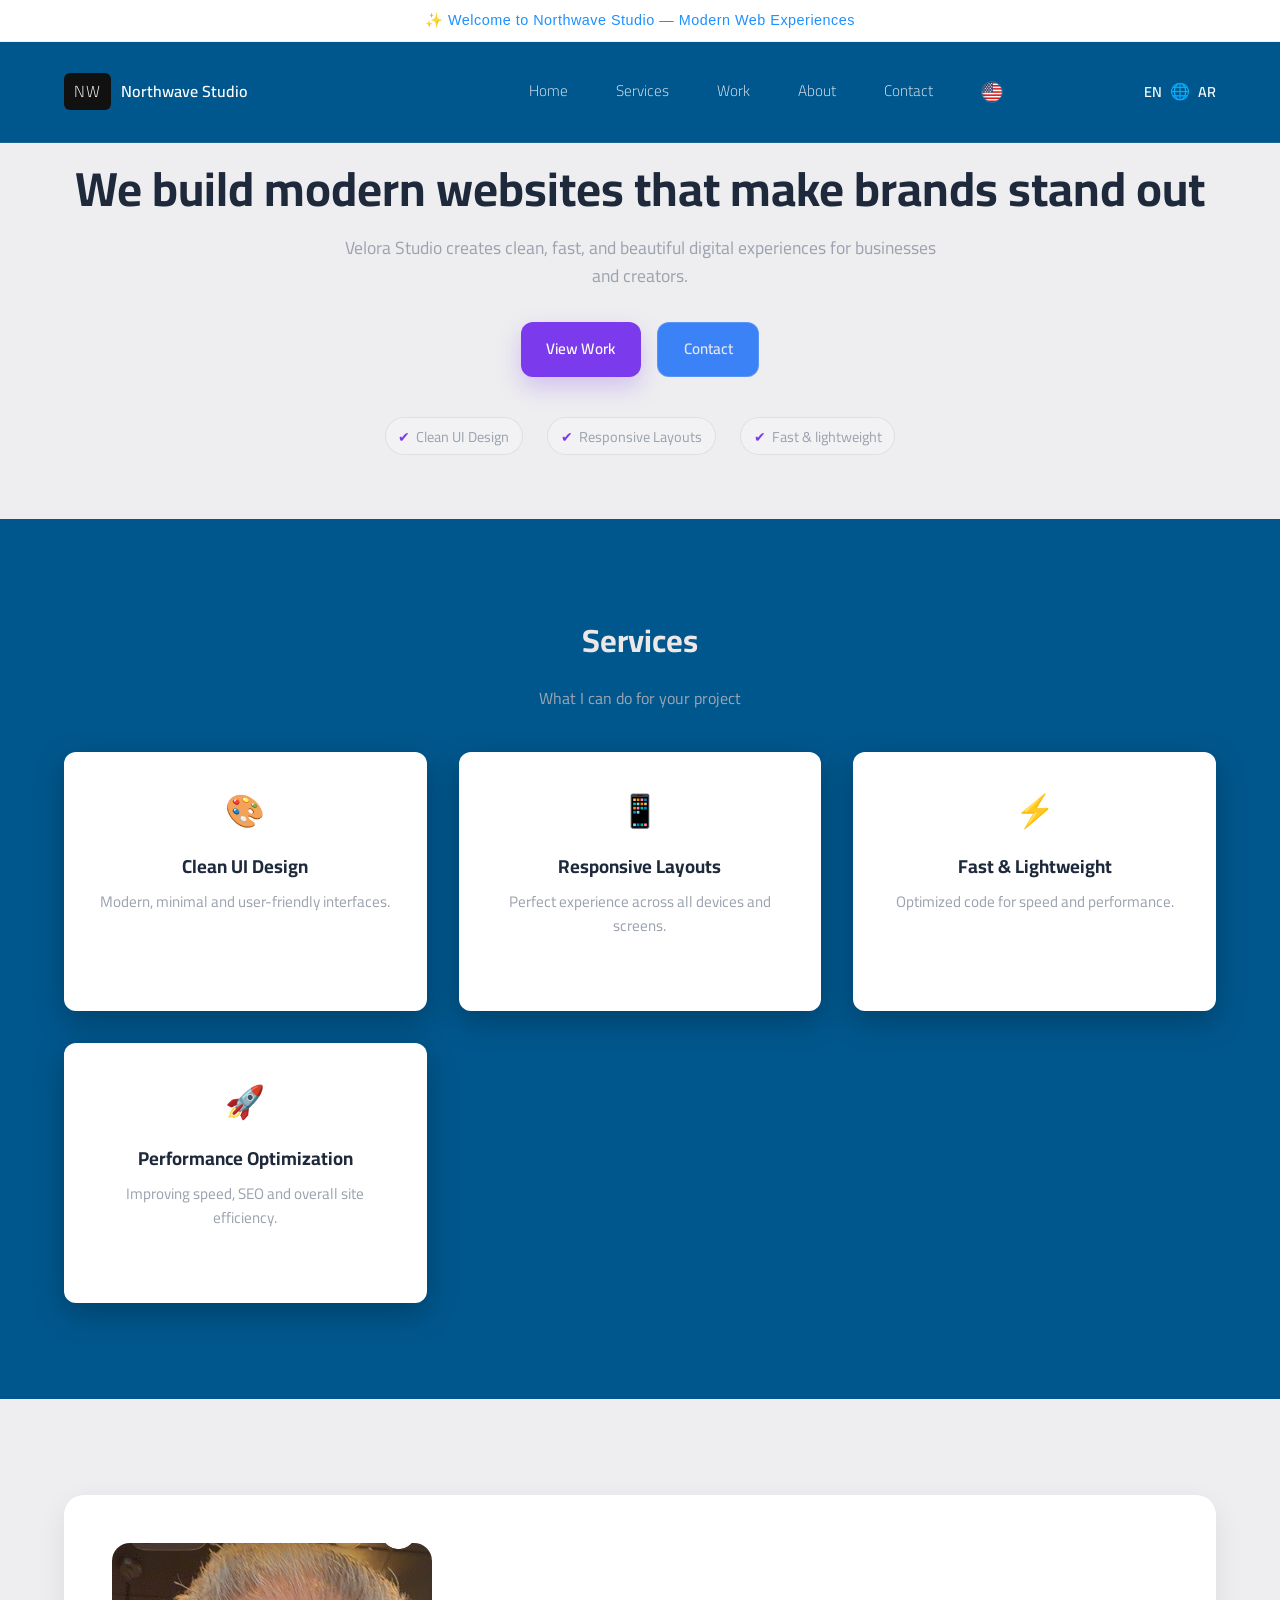
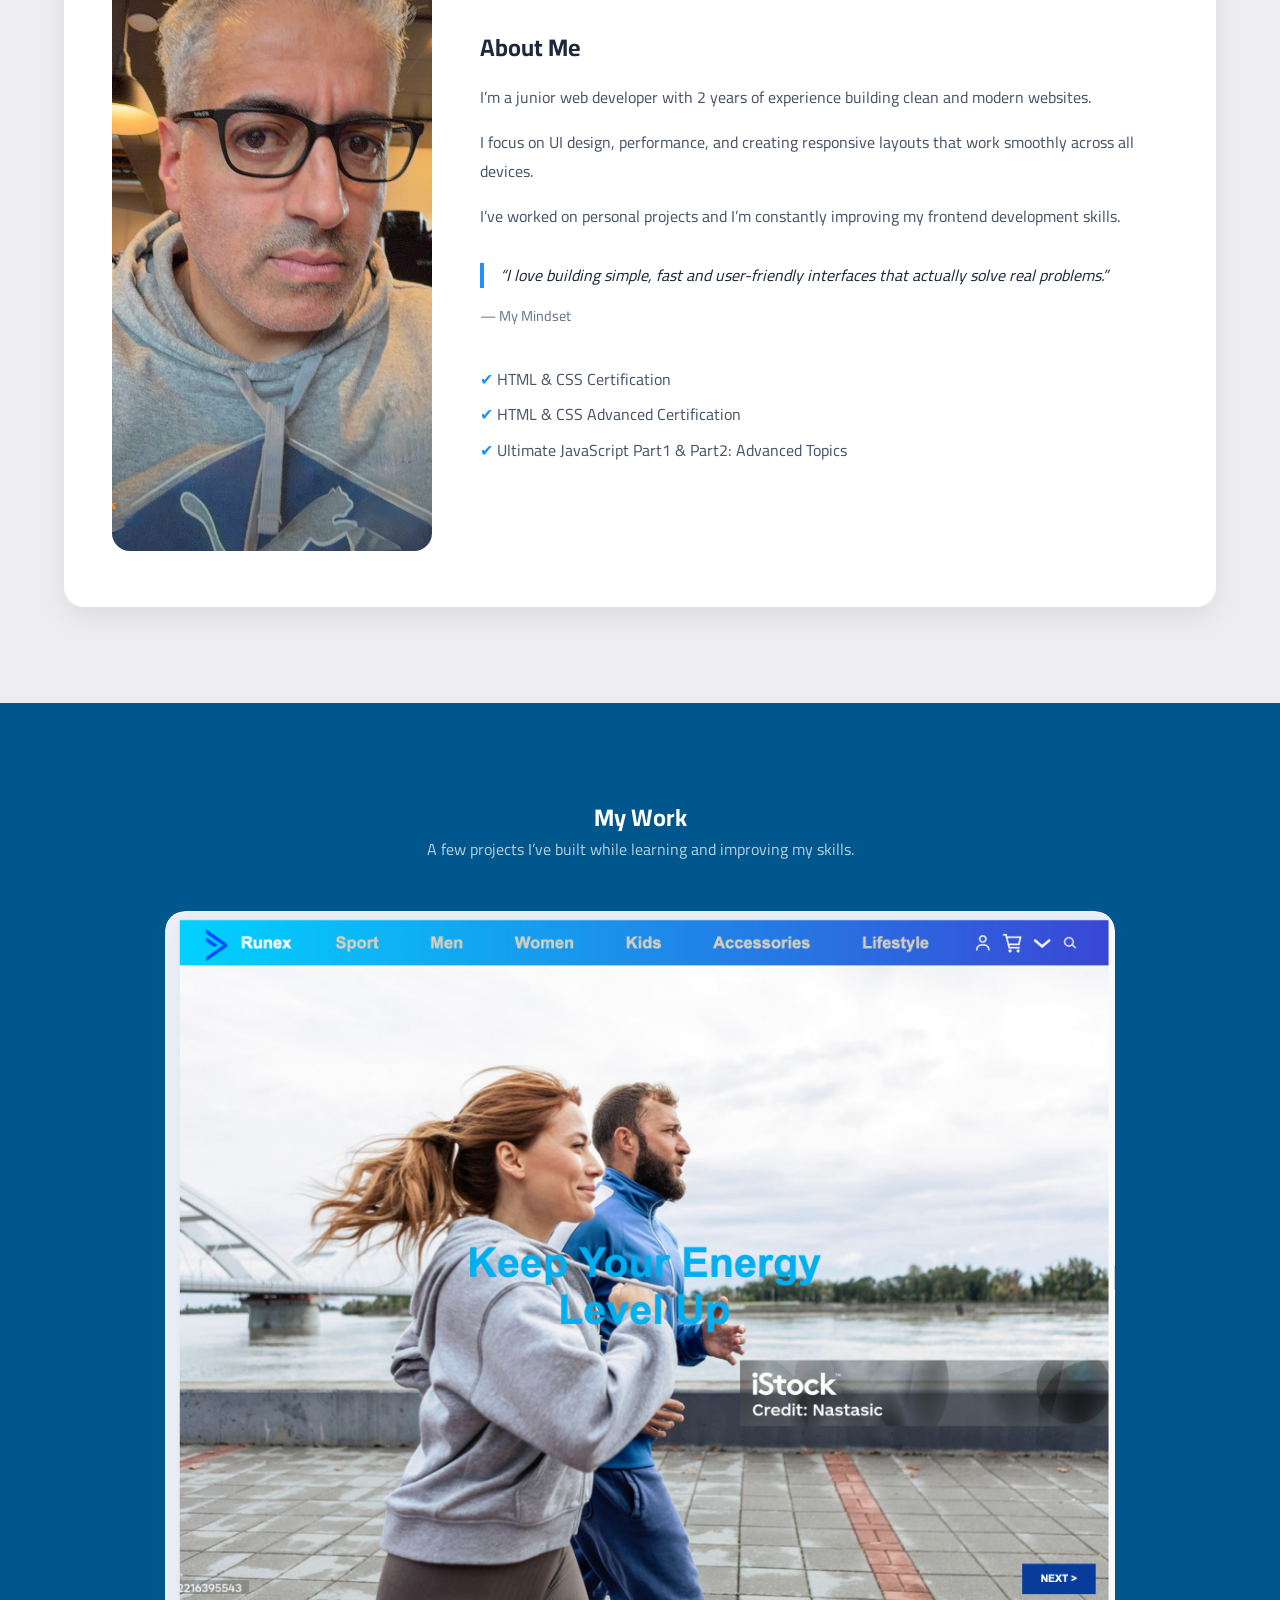
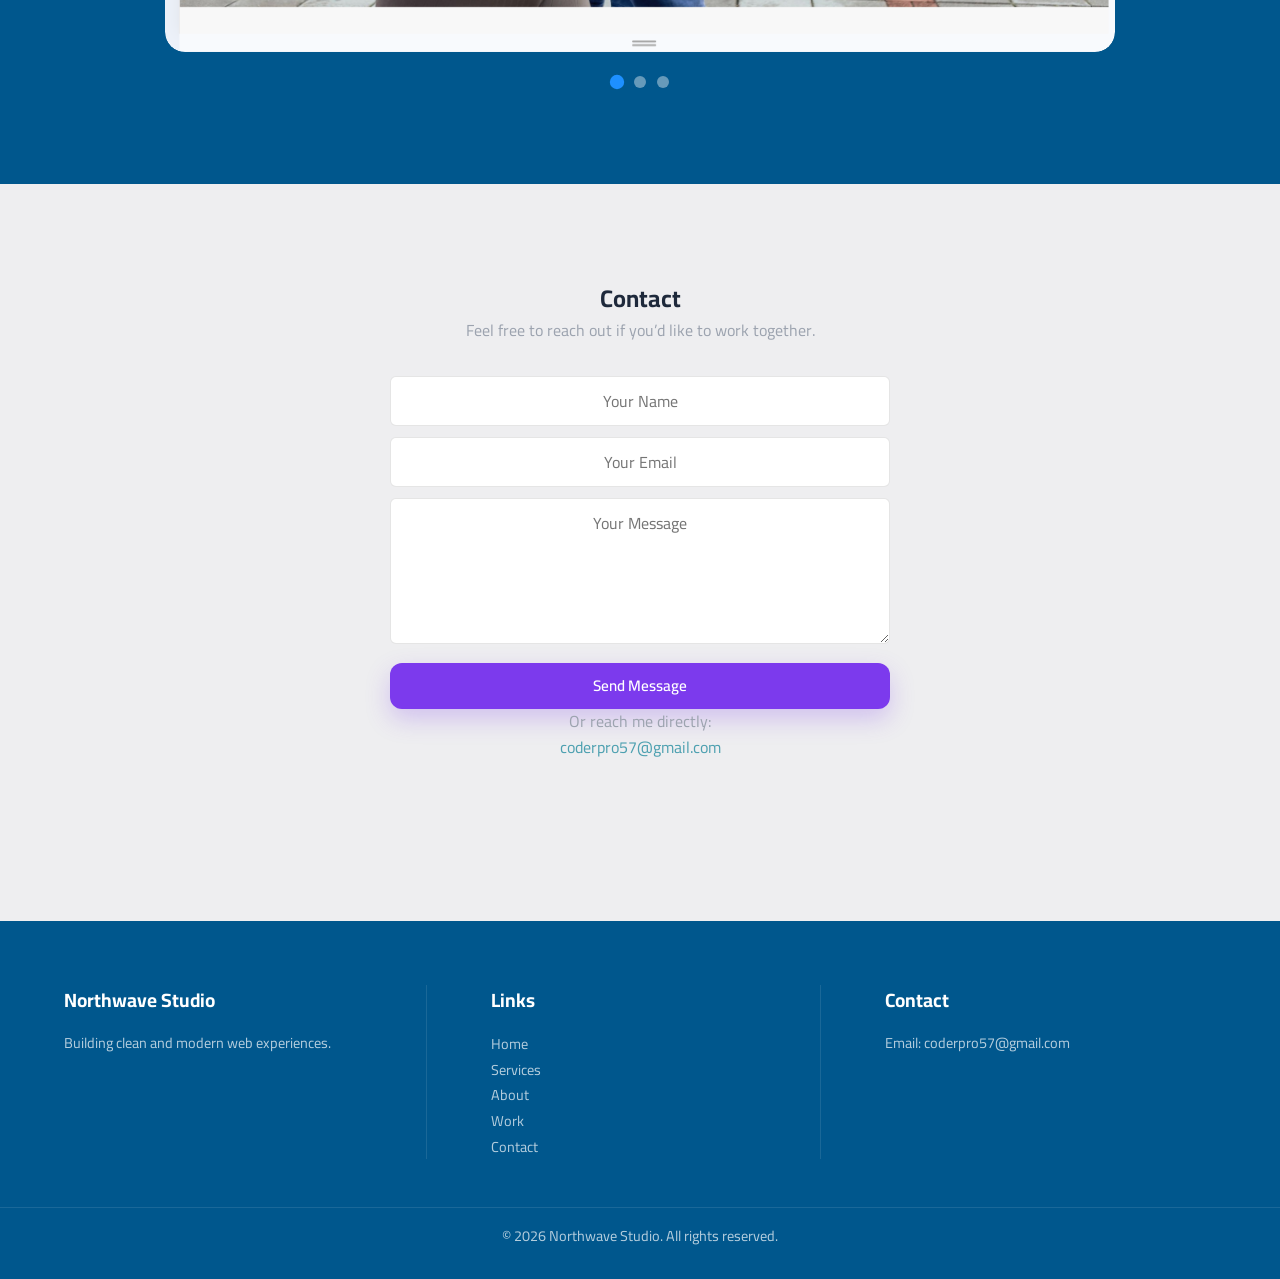
==== index.html @ 845482ee "intial website launch" ====
<!DOCTYPE html>
<html lang="en">
  <head>
    <meta charset="UTF-8" />
    <meta name="viewport" content="width=device-width, initial-scale=1.0" />
    <meta
      name="description"
      content="Northwave Studio builds modern, responsive and high-performance websites for businesses and creators."
    />
    <title>Northwave Studio</title>
    <link rel="stylesheet" href="css/normalize.css" />
    <link rel="stylesheet" href="css/style.css" />

    <!-- Google Font -->
    <link
      href="https://fonts.googleapis.com/css2?family=Inter:wght@300;400;600;700&display=swap"
      rel="stylesheet"
    />
    <link
      href="https://fonts.googleapis.com/css2?family=Cairo:wght@400;600;700&display=swap"
      rel="stylesheet"
    />

    <link rel="stylesheet" href="https://unpkg.com/aos@2.3.1/dist/aos.css" />
  </head>

  <body>
    <header class="header">
      <!--topbar-->
      <div class="topbar">
        <p>✨ Welcome to Northwave Studio — Modern Web Experiences</p>
      </div>

      <!--navbar-->
      <div class="container nav">
        <div class="logo">
          <a href="#home" class="logo">
            <span class="logo__mark">NW</span>
            Northwave Studio
          </a>
        </div>

        <!-- OVERLAY -->
        <div class="nav__overlay"></div>

        <nav class="nav__menu">
          <!-- CLOSE BUTTON -->
          <button class="nav__close">✕</button>

          <a href="#home">Home</a>
          <a href="#services">Services</a>
          <a href="#work">Work</a>
          <a href="#about">About</a>
          <a href="#contact">Contact</a>

          <div class="nav__flag">
            <img src="icons/united-states-of-america.png" alt="USA Flag" />
          </div>
        </nav>

        <div class="nav__lang">
          <a href="../index.html">EN</a>
          <span>🌐</span>
          <a href="ar/index.html">AR</a>
        </div>

        <button class="nav__toggle">☰</button>
      </div>
    </header>

    <!--hero section-->
    <section id="home" class="hero">
      <div class="container hero__content">
        <h1>We build modern websites that make brands stand out</h1>
        <p>
          Velora Studio creates clean, fast, and beautiful digital experiences
          for businesses and creators.
        </p>
        <div class="hero__buttons">
          <a href="#work" class="btn btn__primary">View Work</a>
          <a href="#contact" class="btn btn__secondary">Contact</a>
        </div>
        <div class="hero__highlights">
          <span>Clean UI Design</span>
          <span>Responsive Layouts</span>
          <span>Fast & lightweight</span>
        </div>
      </div>
    </section>

    <!---- services section-->
    <section id="services" class="services">
      <div class="container">
        <h2 class="section__title">Services</h2>
        <p class="services__subtitle">What I can do for your project</p>

        <div class="services__grid">
          <div class="services__card" data-aos="zoom-in">
            <div class="service__icon">🎨</div>
            <h3>Clean UI Design</h3>
            <p>Modern, minimal and user-friendly interfaces.</p>
          </div>

          <div
            class="services__card"
            data-aos="fade-left"
            data-aos-anchor="#example-anchor"
            data-aos-offset="500"
            data-aos-duration="500"
          >
            <div class="service__icon">📱</div>
            <h3>Responsive Layouts</h3>
            <p>Perfect experience across all devices and screens.</p>
          </div>

          <div class="services__card">
            <div class="service__icon">⚡</div>
            <h3>Fast & Lightweight</h3>
            <p>Optimized code for speed and performance.</p>
          </div>

          <div class="services__card">
            <div class="service__icon">🚀</div>
            <h3>Performance Optimization</h3>
            <p>Improving speed, SEO and overall site efficiency.</p>
          </div>
        </div>
      </div>
    </section>

    <!--ABOUT SECTION-->

    <section id="about" class="about">
      <div class="container">
        <div class="about__card">
          <div class="about__grid">
            <!-- IMAGE -->
            <div class="about__image">
              <img src="images/zohir.jpg" alt="Zohir Profile" />
            </div>

            <!-- CONTENT -->
            <div class="about__content">
              <h2 class="section__title">About Me</h2>

              <p>
                I’m a junior web developer with 2 years of experience building
                clean and modern websites.
              </p>

              <p>
                I focus on UI design, performance, and creating responsive
                layouts that work smoothly across all devices.
              </p>

              <p>
                I’ve worked on personal projects and I’m constantly improving my
                frontend development skills.
              </p>

              <blockquote class="about__quote">
                “I love building simple, fast and user-friendly interfaces that
                actually solve real problems.”
              </blockquote>

              <span class="about__mindset"> — My Mindset </span>

              <div class="about__certs">
                <ul>
                  <li>HTML & CSS Certification</li>
                  <li>HTML & CSS Advanced Certification</li>
                  <li>Ultimate JavaScript Part1 & Part2: Advanced Topics</li>
                </ul>
              </div>
            </div>
          </div>
        </div>
      </div>
    </section>

    <!--WORK SECTION-->

    <section id="work" class="work">
      <div class="container">
        <h2 class="section__title">My Work</h2>
        <p class="section__subtitle">
          A few projects I’ve built while learning and improving my skills.
        </p>
        <div class="work__slider">
          <!-- SLIDES -->
          <div class="work__slides">
            <img
              class="work__slide active"
              src="images/runex.png"
              alt="Project One"
            />

            <img
              class="work__slide"
              src="images/under-one-roof.png"
              alt="Project Two"
            />

            <img
              class="work__slide"
              src="images/first-web.png"
              alt="Project Three"
            />
          </div>
        </div>

        <!--DOTS-->
        <div class="work__dots">
          <span class="work__dot active"></span>

          <span class="work__dot"></span>

          <span class="work__dot"></span>
        </div>
      </div>
    </section>

    <!----CONTACT SECTION--->
    <section id="contact" class="contact">
      <div class="container">
        <h2 class="section__title">Contact</h2>
        <p class="section__subtitle">
          Feel free to reach out if you’d like to work together.
        </p>

        <form class="contact__form">
          <input type="text" name="name" placeholder="Your Name" required />

          <input type="email" name="email" placeholder="Your Email" required />

          <textarea
            name="message"
            placeholder="Your Message"
            rows="5"
            required
          ></textarea>

          <button type="submit" class="btn btn__primary">Send Message</button>
        </form>

        <div class="contact__email">
          <p>Or reach me directly:</p>
          <a href="mailto:coderpro57@gmail.com">coderpro57@gmail.com</a>
        </div>
      </div>
    </section>

    <!---FOOTER--->
    <footer class="footer">
      <div class="container footer__wrapper">
        <!-- BRAND -->

        <div class="footer__brand">
          <h3>Northwave Studio</h3>

          <p>Building clean and modern web experiences.</p>
        </div>

        <!-- LINKS -->

        <div class="footer__links">
          <h4>Links</h4>
          <ul>
            <li><a href="#home">Home</a></li>
            <li><a href="#services">Services</a></li>
            <li><a href="#about">About</a></li>
            <li><a href="#work">Work</a></li>
            <li><a href="#contact">Contact</a></li>
          </ul>
        </div>

        <!-- CONTACT -->

        <div class="footer__contact">
          <h4>Contact</h4>

          <p>
            Email:
            <a href="mailto:coderpro57@gmail.com">coderpro57@gmail.com</a>
          </p>
        </div>
      </div>
      <div class="footer__bottom">
        <p>© 2026 Northwave Studio. All rights reserved.</p>
      </div>
    </footer>
    <script src="https://unpkg.com/aos@2.3.1/dist/aos.js"></script>
    <script>
      AOS.init({
        once: true,
      });
    </script>
    <script src="js/main.js"></script>
  </body>
</html>
---- css/style.css ----
:root {
    /* ===== COLORS ===== */
    --color-bg: #111827;        /* softer dark blue */
    --color-bg-light: #1f2937;
  
    --color-primary: #7c3aed;   /* purple */
    --color-secondary: #3b82f6; /* blue */
  
    --color-gradient: linear-gradient(
      135deg,
      #7c3aed,
      #3b82f6
    );
  
    --color-text: #e5e7eb;
    --color-text-muted: #9ca3af;
  
    /* ===== SPACING ===== */
    --spacing-sm: 0.5rem;
    --spacing-md: 1rem;
    --spacing-lg: 2rem;
  
    /* ===== RADIUS ===== */
    --radius: 12px;
  }


  * {
    margin: 0;
    padding: 0;
    box-sizing: border-box;
    scroll-behavior: smooth;
  }
  body {
    font-family: 'Inter',sans-serif;
    font-family: 'Cairo', sans-serif;
    background: #eeeef0;
    color:#1e293b;
    line-height: 1.6;
  }
   .container {
    width: 90%;
    max-width: 1200px;
    margin: auto;
   }

   .logo {
    font-weight: 700;
    font-size: 1.5rem;
   }

  .header {
    position: fixed;
    top:0 ;
    width: 100%;
    background: #00578d;
    backdrop-filter: blur(10px);
    border-bottom: 1px solid rgba(255,255,255,0.08);
    z-index: 1001;
  } 

  p {
    color: var(--color-text-muted);
  }

.topbar {
  background: #ffffff;
  
  text-align: center;

  padding: 0.55rem 1rem;
  

  border-bottom: 1px solid rgba(0,0,0,0.06);

  font-size: 0.9rem;
  font-weight: 500;
  letter-spacing: 0.5px;
  font-family: sans-serif;
}

.topbar p {
  margin: 0;
  color: dodgerblue;

}
.arabic {
  font-family: 'Cairo', sans-serif;
}


 /* ===== NAVBAR ===== */

  .nav {
    display: flex;
    height: 100px;
    justify-content: space-between;
    align-items: center;
    padding: 1rem 0;
  } 
  .logo {
    font-size: 1rem;
    font-weight: 700;
    display: flex;
    align-items: center;
    gap: 10px;
    font-weight: 600;
    text-decoration: none;
    color: #ffffff;
  }
  
  .logo__mark {

    background: #111;
    color: white;
    padding: 6px 10px;
    border-radius: 6px;
    font-weight: 700;
    letter-spacing: 1px;
  }

.logo span {

  font-weight: 300;
  color: #fbfbfb;

}
  .logo:hover {
   transform: translate(-1px);
   opacity: 0.9;
  }
  .nav__menu {
    display: flex;
    align-items: center;
    gap: 3rem; 
  }

  .nav__menu a {
    color:  #e2e8f0; 
    position: relative;
    text-decoration: none;
    font-size: 0.95rem;
    font-weight: 300;
    transition: 0.3s;
  }
  .nav__menu a::after {
    content: "";
    position: absolute;
    left: 0;
    bottom: 0;
    width: 0%;
    height: 2px;
    background: #ffffff;
    transition: width 0.3s ease;
    border-radius: 2px;
  }
  .nav__menu a:hover::after {
    width: 100%;
  }
  .nav__menu a::after {
    background: #b98438; /* soft blue accent */
  }

  .nav__menu a:hover {
    color: #ffffff;
  } 
 
 .nav__toggle {
  display: none;
 }

 .nav__close {
  display: none;
 }

 .nav__flag {
  display: flex;
  align-items: center;
} 
.nav__flag img {
  width: 22px;
  height: 22px;
  border-radius: 50% ;
  object-fit: cover;
  display: block;

  border: 1px solid rgba(255,255,255,0.15);
  transition: 0.3s ease;
}

.nav__flag img:hover {
  transform: scale(1.1);
}

.nav__lang {
  display: flex;
  align-items: center;
  gap: 0.5rem;
}

.nav__lang a {
  text-decoration: none;
  color: #ffffff;
  font-size: 0.9rem;
  font-weight: 600;
  transition: 0.3s ease;

}
/* =========================
   MOBILE NAV
========================= */

@media (max-width: 768px) {

  .nav__toggle {
    display: block;
    background: none;
    border: none;
    color: #fff;
    font-size: 1.8rem;
    cursor: pointer;
    z-index: 1001;

  }
  .nav__close {
    display: block;
  }
  /* OVERLAY */

  .nav__overlay {

    position: fixed;
    inset: 0;
    background: rgba(0,0,0,0.45);
    opacity: 0;
    visibility: hidden;
    transition: 0.35s ease;
    z-index: 998;

  }

  .nav__overlay.active {

    opacity: 1;

    visibility: visible;

  }

  /* MENU */

  .nav__menu {

    position: fixed;
    top: 0;
    right: -100%;
    width: 85%;
    max-width: 380px;
    height: 100vh;
    background: #fff;
    display: flex;

    flex-direction: column;
    padding: 6rem 2rem 2rem;
    transition: right 0.45s cubic-bezier(0.77, 0, 0.175, 1);

    z-index: 999;

  }

  .nav__menu.active {
    right: 0;
  }

  /* CLOSE BUTTON */

  .nav__close {

    position: absolute;

    top: 1.5rem;

    right: 1.5rem;

    background: none;

    border: none;

    font-size: 1.8rem;

    cursor: pointer;

    color: #111;

  }

  /* LINKS */

  .nav__menu a {

    padding: 1rem 0;
    text-decoration: none;
    color: #111;
    font-size: 1.15rem;
    font-weight: 600;
    border-bottom: 1px solid #e5e7eb;

  }

}

 /* ===== HERO BLOCK ===== */

  .hero {
    padding: 8rem 0 4rem;
  }
  .hero__content {
     text-align: center;
  }
  .hero h1 {
    font-size: 3rem;
    line-height: 1.2;
    margin-bottom: 1rem;
  }
  .hero p {
    font-size: 1.1rem;
    color: var(--color-text-muted);
    max-width: 600px;
    margin:0 auto 2rem;
  }
  .hero__buttons {
   display: flex;
   justify-content: center;
   gap: 1rem;
  }
  .btn {
    display: inline-flex;
    align-items: center;
    justify-content: center;
    padding: 0.9rem 1.6rem;
    border-radius: 12px;
    text-decoration: none;
    font-weight: 600;
    font-size: 0.95rem;
    transition: all 0.25s ease;
    cursor: pointer;
    border: none;
  }
  
  /* PRIMARY BUTTON (main action) */
  .btn__primary {
    background: var(--color-primary);
    color: white;
    box-shadow: 0 10px 25px rgba(124, 58, 237, 0.25);
  }
  
  .btn__primary:hover {
    transform: translateY(-2px);
    box-shadow: 0 15px 35px rgba(124, 58, 237, 0.35);
  }
  
  /* SECONDARY BUTTON (outline style) */
  .btn__secondary {
    background: var(--color-secondary);
    border: 1px solid rgba(255, 255, 255, 0.15);
    color: #e5e7eb;
    backdrop-filter: blur(10px);
  }
  
  .btn__secondary:hover {
    transform: translateY(-2px);
    box-shadow:0 15px 35px #7d9fd5;
  }
  .hero__highlights {
    margin-top: 2.5rem;
    display: flex;
    justify-content: center;
    gap: 1.5rem;
    flex-wrap: wrap;
    font-size: 0.9rem;
    color: var(--color-text-muted);
  }
  .hero__highlights span {
    background: rgba(255, 255, 255, 0.25); /* FIX: stronger pill visibility */
    padding: 0.4rem 0.8rem;
    border: 1px solid rgba(0, 0, 0, 0.08) ;
    border-radius: 999px;
    transition: 0.3s;
  }

.hero__highlights span::before {
  content: "✔︎";
  margin-right: 6px;
  color: var(--color-primary);
}
.hero__highlights span :hover {
  background:  rgba(124, 58, 237, 0.15);
}


 /* ===== SERVICES SECTION ===== */

 .services {
  background:#00578d;
  padding: 6rem 0;
  text-align: center;
 }
 .services .section__title {
  font-size: 2rem !important;
  margin-bottom: 1rem;
  color: #eee7e7;
 }

 .services .section__subtitle {
  color: rgba(255,255,255,0.7) !important;
  margin-bottom: 4rem;
  font-size: 1rem;
 }

 /* GRID */
 .services__grid {
  display: grid;
  grid-template-columns:repeat(3, 1fr);
  gap: 2rem;
  align-items: stretch;
 }

 /* CARD */
 .services__card {
  display: flex;
  flex-direction: column;
  background: #ffffff;
  border: 1px solid rgba(255,255,255,0.05);
  padding: 2rem;
  border-radius: var(--radius);
  transition: 0.3s ease;
  box-shadow: 0 10px 30px rgba(0, 0, 0, 0.25);
  position: relative;
  overflow: hidden;
 }
 .services__card:hover {
  transform: translateY(-6px);
  border-color:rgba(124,58,237,0.4);

 }
 /* TEXT */
 .services__card h3 {
  margin-bottom: 0.5rem;
 }

 .services__card p {
  color: var(--color-text-muted);
  font-size: 0.95rem;
 }

 /*=== services icons  ===*/
 .service__icon {
  font-size: 2rem;
  margin-bottom: 1rem;
}

.service__card {
  transition: all 0.3s ease;
}

.service__card:hover {
  transform: translateY(-6px);
  background: rgba(255, 255, 255, 0.05);
}


 @media (max-width: 768px) {
  .services__grid {
    grid-template-columns: 1fr;
  }
}
 /* ===== FORCE SERVICES SPACING ===== */

#services h2 {
  margin-bottom: 20px;
}

#services p {
  margin-bottom: 40px;
}


/* =========================
   ABOUT ME
========================= */

.about {
  padding: 6rem 0;
}

.about__card {
  background: #ffffff;

  border-radius: 20px;

  padding: 3rem;

  box-shadow: 0 10px 30px rgba(0,0,0,0.08);
}

.about__grid {
  display: grid;

  grid-template-columns: 320px 1fr;

  gap: 3rem;

  align-items: center;
}

/* IMAGE */

.about__image img {
  width: 100%;

  border-radius: 18px;

  object-fit: cover;
}

/* CONTENT */

.about__content {
  display: flex;

  flex-direction: column;

  gap: 1rem;
}

.about__content p {
  color: #475569;

  line-height: 1.8;
}

/* QUOTE */

.about__quote {
  margin-top: 1rem;
  padding-left: 1rem;
  border-left: 4px solid #1e90ff;
  font-style: italic;
  color: #1e293b;
}

.about__mindset {
  font-size: 0.9rem;
  color: #64748b;
}

/* CERTIFICATES */

.about__certs {
  margin-top: 1.5rem;
}

.about__certs h3 {
  margin-bottom: 1rem;
}

.about__certs ul {
  list-style: none;

  padding: 0;
}

.about__certs li {
  margin-bottom: 0.6rem;

  color: #475569;
}

.about__certs li::before {
  content: "✔ ";

  color: #1e90ff;
}

/* MOBILE */

@media (max-width: 768px) {

  .about__grid {
    grid-template-columns: 1fr;
    text-align: center;
  }

  .about__quote {
    border-left: none;
    border-top: 3px solid #1e90ff;
    padding-top: 1rem;
    padding-left: 0;
  }
  .about__image img {
    width: 220px !important;
    max-width: 100%;
    object-fit: cover;
  
    border-radius: 18px;
  }
}

/* =========================
   WORK SECTION
========================= */

.work {
  padding: 6rem 0;
  background: #00578d;
  text-align: center;
}

.work .section__title {
  color: #ffffff;
}

.work .section__subtitle {
  color: rgba(255,255,255,0.7);
  margin-bottom: 3rem;
}

/* SLIDER */

.work__slider {
  position: relative;
  max-width: 950px;
  margin: auto;
}

/* SLIDES */

.work__slides {
  position: relative;
  overflow: hidden;
  border-radius: 20px;
}

.work__slide {
  width: 100%;
  display: none;
  border-radius: 20px;
  object-fit: cover;
  box-shadow: 0 15px 40px rgba(0,0,0,0.25);
}

.work__slide.active {
  display: block;
}

/* DOTS */

.work__dots {
  display: flex;
  justify-content: center;
  gap: 0.7rem;
  margin-top: 1.5rem;
}

.work__dot {
  width: 12px;
  height: 12px;
  border-radius: 50%;
  background: rgba(255,255,255,0.4);
  cursor: pointer;
  transition: 0.3s ease;
}

.work__dot.active {
  background: dodgerblue;
  transform: scale(1.2);
}
/* =========================
  CONTACT SECTION
========================= */

.contact {
  padding: 6rem 0;
  text-align: center;
}

.contact__form {
  max-width: 500px;
  margin: 2rem auto 0;
  display: flex;
  flex-direction: column;
  gap: 0.7rem;
}
/* INPUTS */ 
.contact__form input,
.contact__form textarea {
padding: 0.75rem 1rem;
border-radius: 6px;
text-align: center;
border: 1px solid rgba(0,0,0,0.1) ;
font-family: inherit;
font-size: 1rem;
line-height: 1.5;
}

.contact__form p {
  font-weight: 300;
}

/* FOCUS */ 
.contact__form input:focus, 
.contact__form textarea:focus {
  outline: none;
 border-color:  #4da0b0;
}
.contact__form button {
  margin-top: 0.5rem;
}

@media (max-width:1024px)  {
  .contact__form {
    max-width: 450px;
  }
}


@media (max-width:768p) {
  .contact {
 padding: 5rem 1rem;
  } 
  .contact__form {
    max-width: 100px;
  }

  .contact__form input,
  .contact__form textarea {
    font-size: 1rem;
    padding: 1rem;
  }

}

@media (max-width: 425px) {
  .contact__form {
    gap: 0.8rem; /* FIX: tighter spacing */
  }
}

.contact__email a {
  color: #4da0b0;
  text-decoration: none;
}

.contact__email a:hover {
  text-decoration: underline;
}




/* =========================
  FOOTER SECTION
========================= */


.footer {
  background: #00578d;
  color: #cbd5e1;
  padding: 4rem 0 2rem;
  margin-top: 4rem;
}

.footer__wrapper {
  display: grid;
  grid-template-columns: repeat(3, 1fr);
  gap: 2rem;
  text-align: left; /* FIX: better for content blocks */
}


.footer__wrapper > div {
  padding-right: 2rem;
}

/* add line to first 2 columns only */
.footer__wrapper > div:not(:last-child) {
  border-right: 1px solid rgba(255,255,255,0.1);
}

.footer__wrapper > div:not(:first-child) {
  padding-left: 2rem;
}


.footer h3,
.footer h4 {
  color: #ffffff;
  font-size: 1.2rem;
  margin-bottom: 1rem;
}

.footer p,
.footer a {
  color: rgba(255,255,255,0.7);
  font-size: 0.9rem;
  text-decoration: none;
}
.footer a:hover {
  color: #ffffff;
}

.footer__bottom {
  text-align: center;
  margin-top: 3rem;
  border-top: 1px solid rgba(255,255,255,0.1);
  padding-top: 1rem;
  font-size: 0.85rem;
}

.footer__links ul {
  list-style: none;     /* FIX: remove default bullets */
  padding: 0;
  margin: 0;
}

@media (max-width: 768px) {
  .footer__wrapper {
    grid-template-columns: 1fr;
    text-align: center;
  }

  .footer__wrapper > div {
    border-right: none !important;
    padding: 0;
  }
}
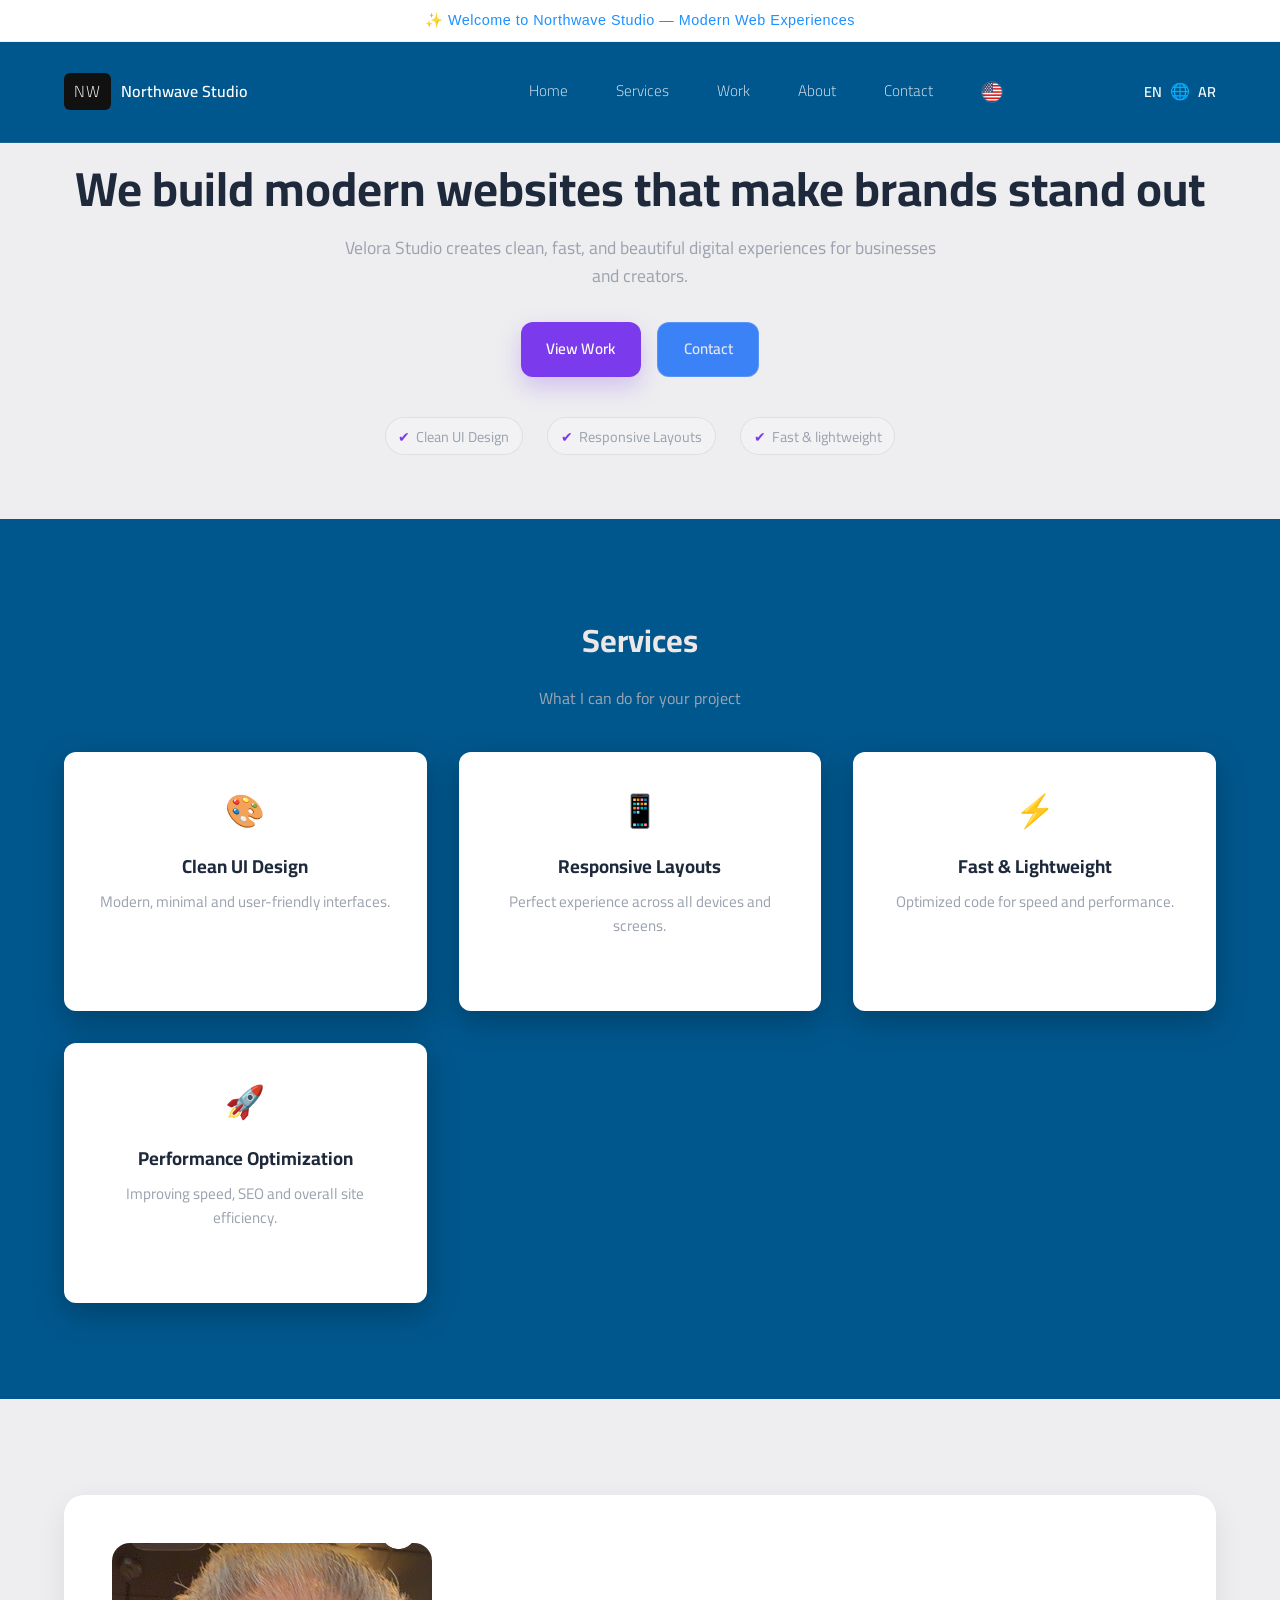
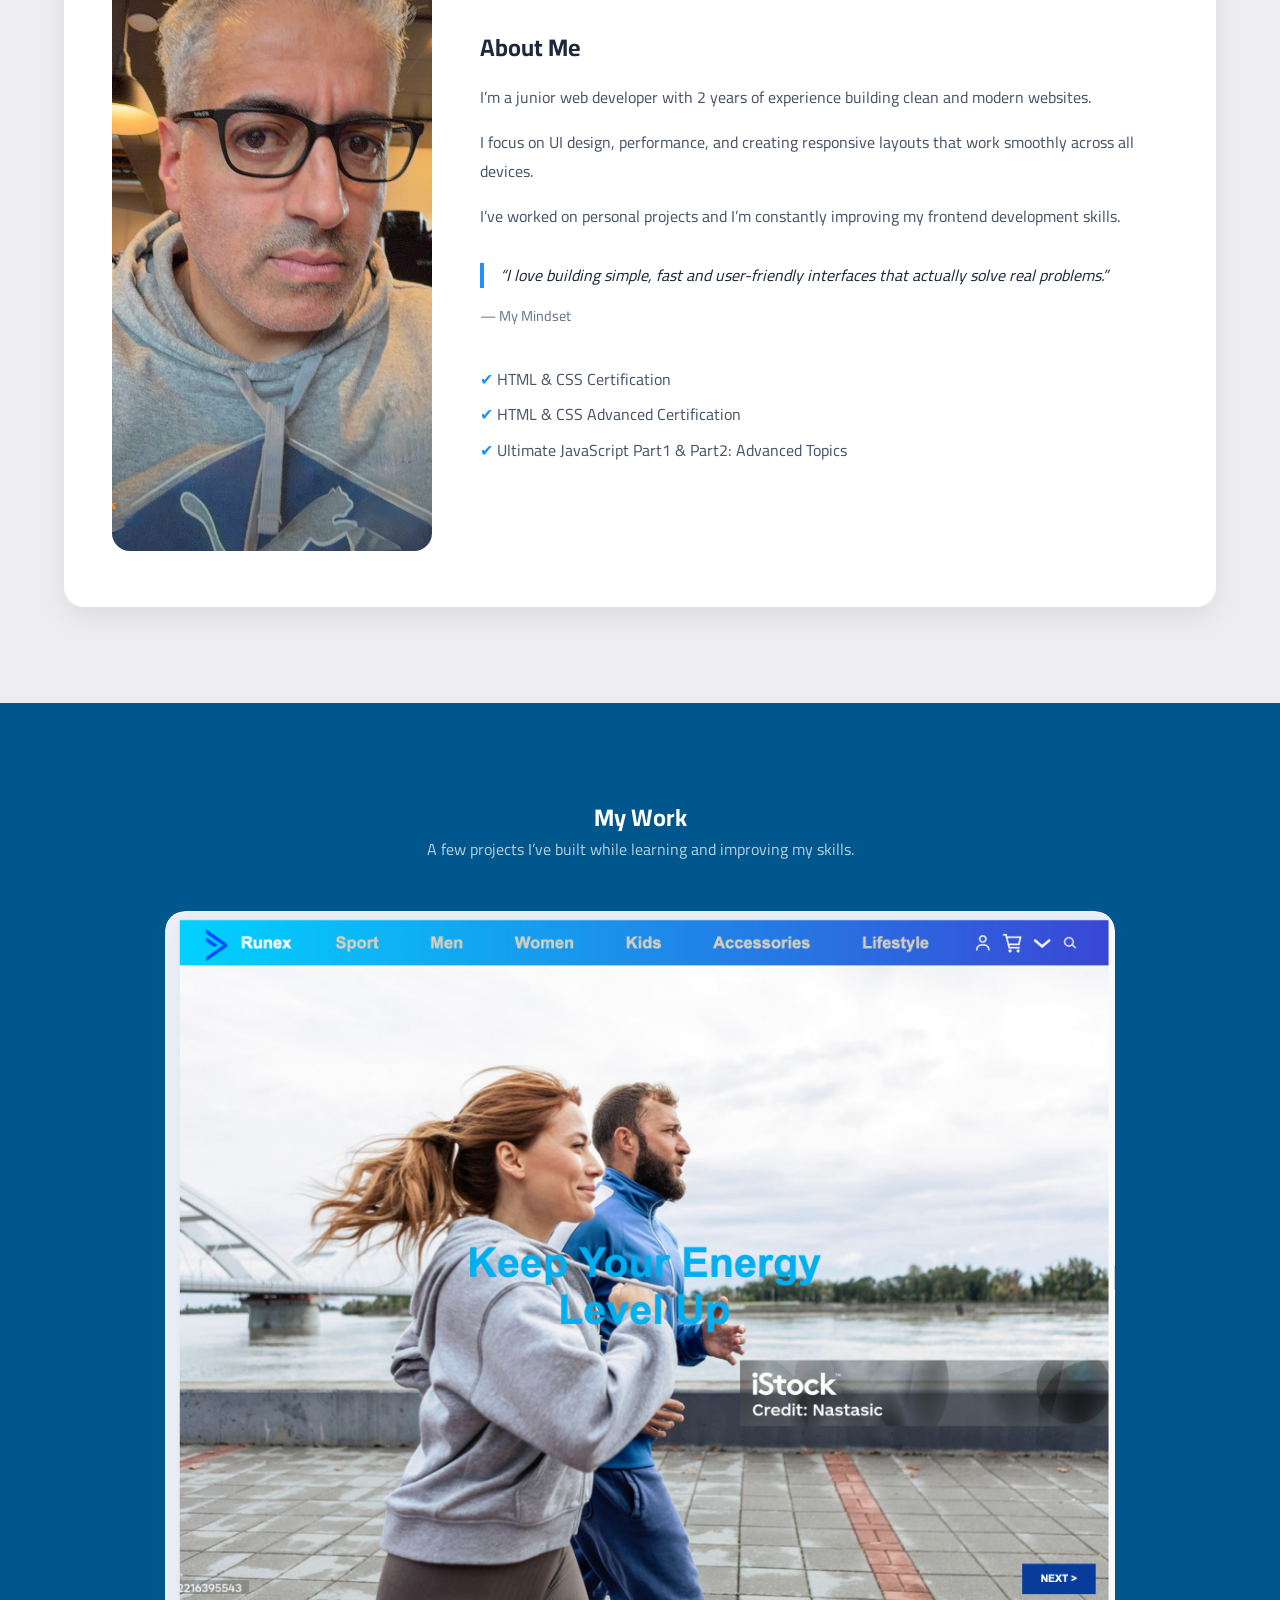
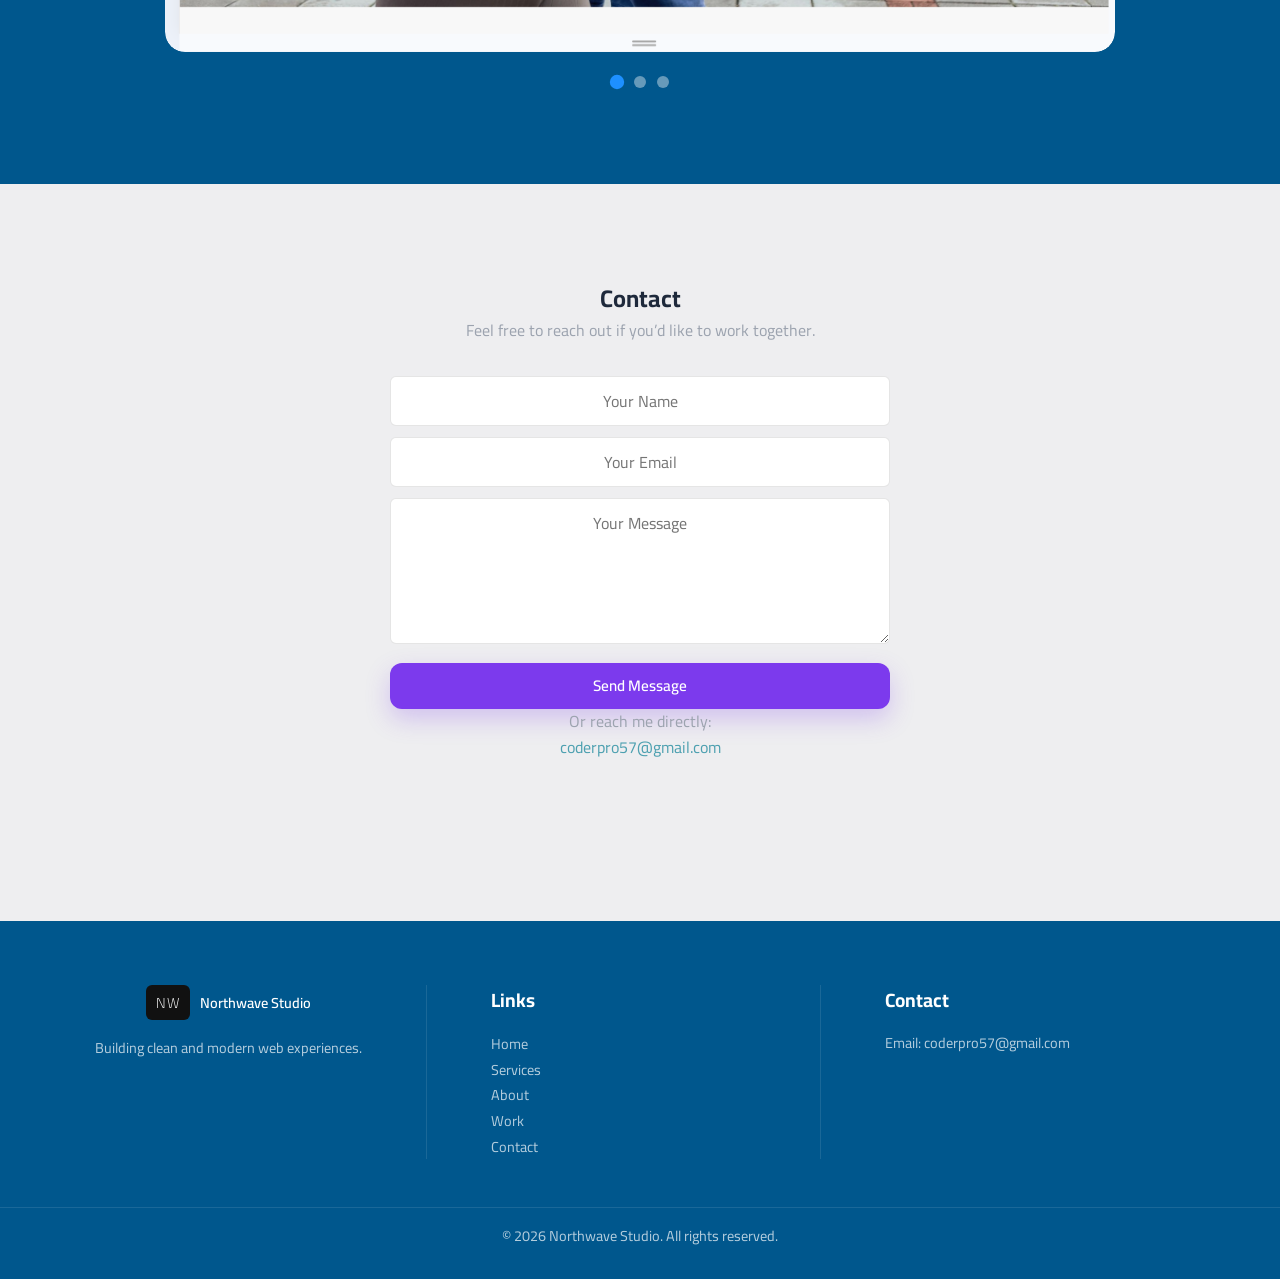
==== commit 80abff0f: "Finalize responsive navigation and Arabic layout fixes" ====
--- a/index.html
+++ b/index.html
@@ -103,7 +103,7 @@
 
           <div
             class="services__card"
-            data-aos="fade-left"
+            data-aos="zoom-in"
             data-aos-anchor="#example-anchor"
             data-aos-offset="500"
             data-aos-duration="500"
@@ -113,13 +113,13 @@
             <p>Perfect experience across all devices and screens.</p>
           </div>
 
-          <div class="services__card">
+          <div class="services__card" data-aos="zoom-in">
             <div class="service__icon">⚡</div>
             <h3>Fast & Lightweight</h3>
             <p>Optimized code for speed and performance.</p>
           </div>
 
-          <div class="services__card">
+          <div class="services__card" data-aos="zoom-in">
             <div class="service__icon">🚀</div>
             <h3>Performance Optimization</h3>
             <p>Improving speed, SEO and overall site efficiency.</p>
@@ -256,7 +256,10 @@
         <!-- BRAND -->
 
         <div class="footer__brand">
-          <h3>Northwave Studio</h3>
+          <a href="#home" class="logo">
+            <span class="logo__mark">NW</span>
+            Northwave Studio
+          </a>
 
           <p>Building clean and modern web experiences.</p>
         </div>
--- a/css/style.css
+++ b/css/style.css
@@ -222,13 +222,10 @@
     z-index: 1001;
 
   }
-  .nav__close {
-    display: block;
-  }
+
   /* OVERLAY */
 
   .nav__overlay {
-
     position: fixed;
     inset: 0;
     background: rgba(0,0,0,0.45);
@@ -240,9 +237,8 @@
   }
 
   .nav__overlay.active {
-
+    display: block;
     opacity: 1;
-
     visibility: visible;
 
   }
@@ -275,21 +271,14 @@
   /* CLOSE BUTTON */
 
   .nav__close {
-
+    display: block;
     position: absolute;
-
     top: 1.5rem;
-
     right: 1.5rem;
-
     background: none;
-
     border: none;
-
     font-size: 1.8rem;
-
     cursor: pointer;
-
     color: #111;
 
   }
@@ -809,6 +798,21 @@
   color: #ffffff;
 }
 
+.footer__brand {
+  display: flex;
+  flex-direction: column;
+  align-items: center;
+  text-align: center;
+}
+
+
+.footer__brand .logo {
+  display: inline-flex;
+  color: #ffffff;
+}
+.footer__brand p {
+  margin-top: 1rem;
+}
 .footer__bottom {
   text-align: center;
   margin-top: 3rem;
